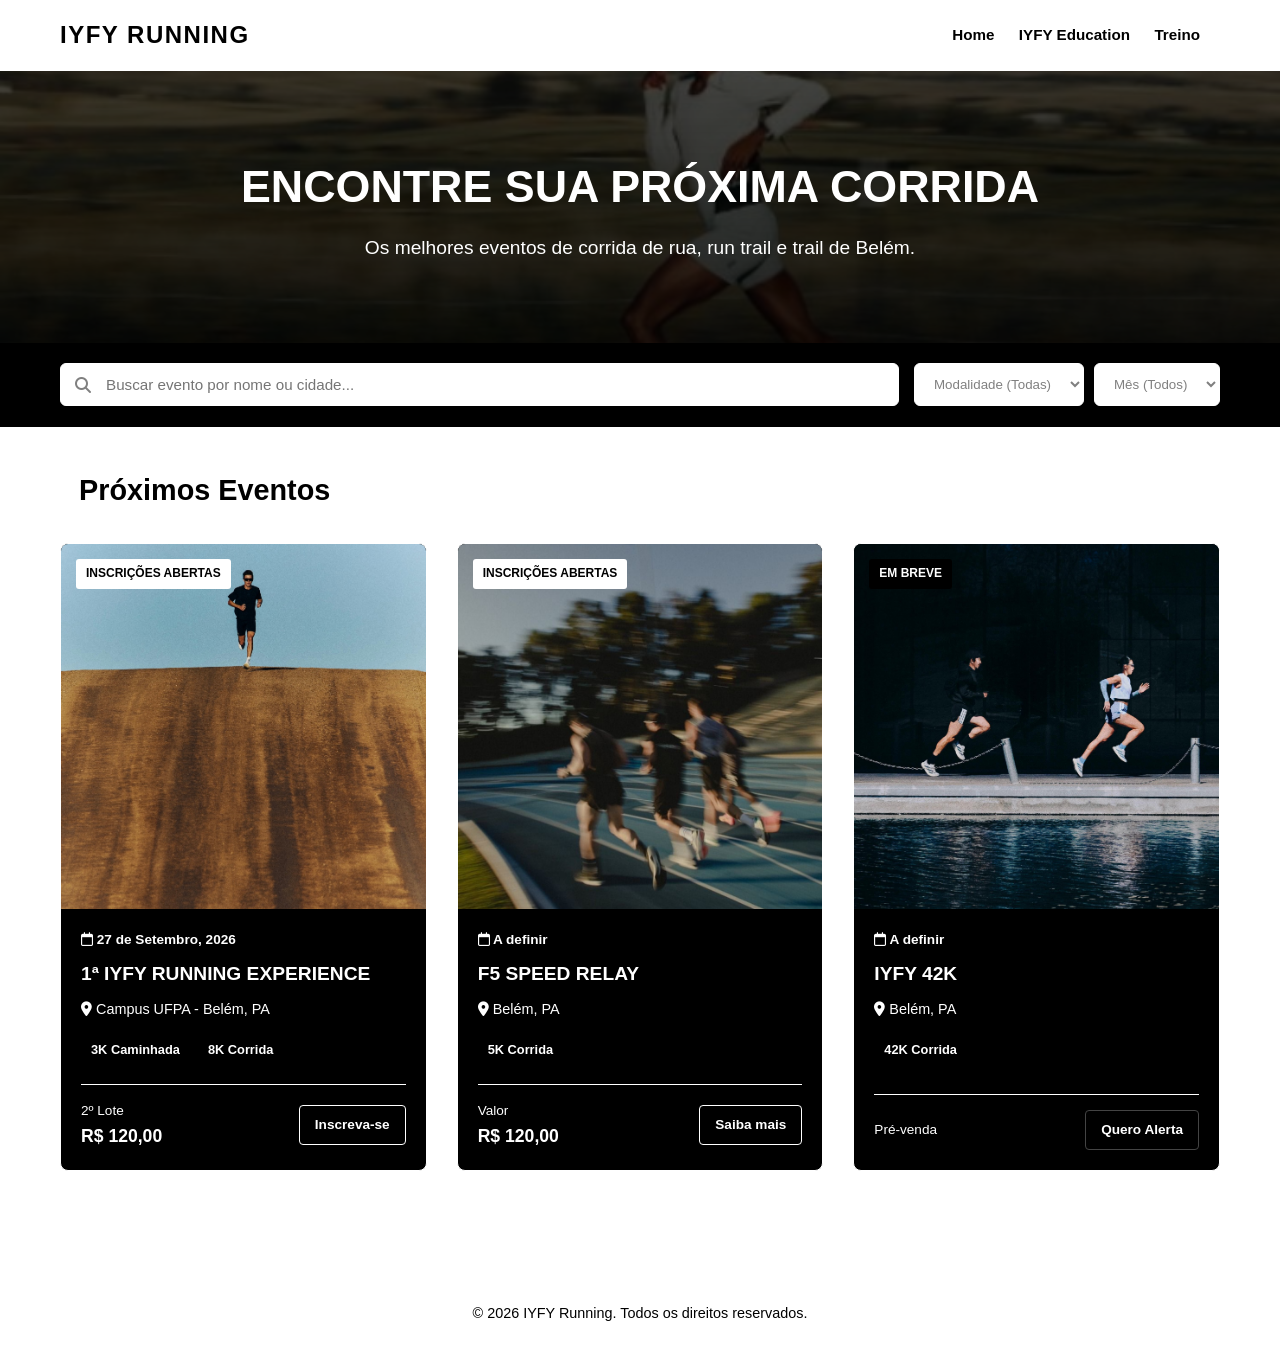
==== runnings.html @ 67646e8b "Add files via upload" ====
<!DOCTYPE html>
<html lang="pt-BR">
<head>
    <meta charset="UTF-8">
    <meta name="viewport" content="width=device-width, initial-scale=1.0">
    <title>Eventos</title>
    <link rel="stylesheet" href="style2.css">
    <!-- Ícones rápidos via FontAwesome -->
    <link rel="stylesheet" href="https://cdnjs.cloudflare.com/ajax/libs/font-awesome/6.4.0/css/all.min.css">
</head>
<body>

    <!-- Header / Navbar -->
    <header class="navbar">
        <div class="container header-container">
            <div class="logo">IYFY <span>RUNNING</span></div>
            <nav class="menu">
                <a href="index.html">Home</a>
                <a href="artigos.html">IYFY Education</a>
            <a href="academy.html">Treino</a>
            </nav>
           
        </div>
    </header>

    <!-- Hero Section -->
    <section class="hero">
        <div class="container hero-content">
            <h1>Encontre sua próxima corrida</h1>
            <p>Os melhores eventos de corrida de rua, run trail e trail de Belém.</p>
        </div>
    </section>

    <!-- Filtros e Busca -->
    <section class="filters-section">
        <div class="container filters-container">
            <div class="search-box">
                <i class="fa-solid fa-magnifying-glass"></i>
                <input type="text" placeholder="Buscar evento por nome ou cidade...">
            </div>
            <div class="filter-options">
                <select name="modalidade" id="modalidade">
                    <option value="">Modalidade (Todas)</option>
                    <option value="rua">Corrida de Rua</option>
                    <option value="runtrail">Run Trail</option>
                    <option value="runtrail">Trail</option>
                </select>
                <select name="data" id="data">
                    <option value="">Mês (Todos)</option>
                    <option value="10">Agosto</option>
                    <option value="11">Setembro</option>
                    <option value="12">Outubro</option>
                    <option value="12">Novembro</option>
                    <option value="13">Dezembro</option>
                </select>
            </div>
        </div>
    </section>

    <!-- Grid de Eventos -->
    <main class="container main-content">
        <h2 class="section-title">Próximos Eventos</h2>

        <div class="events-grid">
        <div class="event-card" data-modalidade="trail" data-mes="12">
                <div class="card-image" style="background-image: url('iyfy3.jpeg');">
                    <span class="badge badge-inscricoes">Inscrições Abertas</span>
                </div>
                <div class="card-body">
                    <span class="event-date"><i class="fa-regular fa-calendar"></i> 27 de Setembro, 2026</span>
                    <h3 class="event-title">1ª IYFY RUNNING EXPERIENCE</h3>
                    <p class="event-details"><i class="fa-solid fa-location-dot"></i> Campus UFPA - Belém, PA</p>
                    <div class="event-distances">
                        <span>3K Caminhada</span>
                        <span>8K Corrida</span>
                    </div>
                    <div class="card-footer">
                        <span class="price">2º Lote<strong>R$ 120,00</strong></span>
                        <a href="https://www.sympla.com.br/evento/1-iyfy-running-experience/3507431?share_id=copiarlink&utm_source=ig&utm_medium=social&utm_content=link_in_bio&fbclid=PAcGRvZgJleHRuA2FlbQIxMQBzcnRjBmFwcF9pZA85MzY2MTk3NDMzOTI0NTkAAadBJM8LAWYRQoYq0NOW2m5oVkU9OwIdKMRk-schTsI-Fc5j2y_9KSXYNYkMbA_aem_9xaZ0j1bB7RlHDeNgKWBAQ&utm_id=97760_v0_s00_e0_tv3&referrer=l.instagram.com&referrer=l.instagram.com" class="btn-card">Inscreva-se</a>
                    </div>
                </div>
            </div>

            <div class="event-card" data-modalidade="trail" data-mes="12">
                <div class="card-image" style="background-image: url('f5.jpeg');">
                    <span class="badge badge-inscricoes">Inscrições Abertas</span>
                </div>
                <div class="card-body">
                    <span class="event-date"><i class="fa-regular fa-calendar"></i> A definir</span>
                    <h3 class="event-title">F5 SPEED RELAY</h3>
                    <p class="event-details"><i class="fa-solid fa-location-dot"></i> Belém, PA</p>
                    <div class="event-distances">
                        <span>5K Corrida</span>
                    </div>
                    <div class="card-footer">
                        <span class="price">Valor<strong>R$ 120,00</strong></span>
                        <a href="#" class="btn-card">Saiba mais</a>
                    </div>
                </div>
            </div>

    
            <div class="event-card" data-modalidade="rua" data-mes="11">
                <div class="card-image" style="background-image: url('42k.jpeg');">
                    <span class="badge badge-breve">Em Breve</span>
                </div>
                <div class="card-body">
                    <span class="event-date"><i class="fa-regular fa-calendar"></i> A definir</span>
                    <h3 class="event-title">IYFY 42K</h3>
                    <p class="event-details"><i class="fa-solid fa-location-dot"></i> Belém, PA</p>
                    <div class="event-distances">
                        <span>42K Corrida</span>
                    </div>
                    <div class="card-footer">
                        <span class="price">Pré-venda</span>
                        <a href="#" class="btn-card disabled">Quero Alerta</a>
                    </div>
                </div>
            </div>
        </div>
    </main>

    <!-- Footer simples -->
    <footer>
        <p>&copy; 2026 IYFY Running. Todos os direitos reservados.</p>
    </footer>

    <!-- Arquivo JavaScript linkado no final para garantir o carregamento do DOM -->
    <script src="app.js"></script>
</body>
</html>
---- style2.css ----
/* Variáveis de estilo para facilitar manutenção */
:root {
    --bg-primary: #ffffff;
    --bg-secondary: black;
    --text-color: black;
    --text-muted: white;
    --accent-color: #ffffff; /* Tom verde/amarelo neon esportivo */
    --card-bg: black;
    --border-color: white;
    --font-family: 'Segoe UI', Tahoma, Geneva, Verdana, sans-serif;
}

* {
    margin: 0;
    padding: 0;
    box-sizing: border-box;
}

body {
    background-color: white;
    color: var(--text-color);
    font-family: var(--font-family);
    line-height: 1.6;
}

.container {
    max-width: 1200px;
    margin: 0 auto;
    padding: 0 20px;
}

/* Header / Navbar */
.navbar {
    background-color: white;
    border-bottom: 1px solid var(--border-color);
    position: sticky;
    top: 0;
    z-index: 100;
}

.header-container {
    display: flex;
    justify-content: space-between;
    align-items: center;
    height: 70px;
}

.logo {
    font-size: 1.5rem;
    font-weight: 800;
    letter-spacing: 1.5px;
    color: black;
}

.logo span {
    color: black;
}

.menu a {
    color: black;
    text-decoration: none;
    margin-right: 20px;
    font-weight: 600;
    font-size: 0.95rem;
    transition: color 0.3s;
}

.menu a:hover, .menu a.active {
    color: black;
}

.btn-primary {
    background-color: black;
    color: white;
    border: none;
    padding: 10px 20px;
    font-weight: bold;
    cursor: pointer;
    border-radius: 4px;
    transition: transform 0.2s, background-color 0.2s;
}

.btn-primary:hover {
    transform: translateY(-2px);
    background-color: black;
}

/* Hero Section */
.hero {
    background: linear-gradient(rgba(0,0,0,0.7), rgba(0,0,0,0.85)), url('womenrunning.jpg') center/cover;
    padding: 80px 0;
    text-align: center;
}

.hero h1 {
    font-size: 2.8rem;
    font-weight: 800;
    margin-bottom: 10px;
    text-transform: uppercase;
    color: white;
}

.hero p {
    color: white;
    font-size: 1.2rem;
}

/* Filtros */
.filters-section {
    background-color: black;
    padding: 20px 0;
    border-bottom: 1px solid black;
}

.filters-container {
    display: flex;
    justify-content: space-between;
    gap: 15px;
    flex-wrap: wrap;
}

.search-box {
    position: relative;
    flex: 1;
    min-width: 280px;
}

.search-box i {
    position: absolute;
    left: 15px;
    top: 50%;
    transform: translateY(-50%);
    color: gray;
}

.search-box input {
    width: 100%;
    padding: 12px 15px 12px 45px;
    background-color: white;
    border: 1px solid white;
    border-radius: 6px;
    color: black;
    font-size: 0.95rem;
}

.filter-options {
    display: flex;
    gap: 10px;
    color: green;
}

.filter-options select {
    padding: 12px 15px;
    background-color: white;
    border: 1px solid white;
    border-radius: 6px;
    color: gray;
    cursor: pointer;
}

/* Grid de Eventos */
.main-content {
    padding: 40px 20px;
}

.section-title {
    font-size: 1.8rem;
    margin-bottom: 30px;
    border-left: 4px solid var(--accent-color);
    padding-left: 15px;
}

.events-grid {
    display: grid;
    grid-template-columns: repeat(auto-fit, minmax(320px, 1fr));
    gap: 30px;
}

/* Card Individual */
.event-card {
    background-color: var(--card-bg);
    border-radius: 8px;
    overflow: hidden;
    border: 1px solid var(--border-color);
    transition: transform 0.3s, box-shadow 0.3s;
    display: flex;
    flex-direction: column;
}

.event-card:hover {
    transform: translateY(-5px);
    box-shadow: 0 10px 20px rgba(0,0,0,0.5);
    border-color: #444;
}

.card-image {
    width: 100%;
    aspect-ratio: 1 / 1; /* Força a área da imagem a ser um quadrado perfeito (1:1) */
    background-size: cover;
    background-position: center;
    position: relative;
}

.badge {
    position: absolute;
    top: 15px;
    left: 15px;
    padding: 5px 10px;
    font-size: 0.75rem;
    font-weight: bold;
    text-transform: uppercase;
    border-radius: 3px;
}

.badge-inscricoes {
    background-color: var(--accent-color);
    color: black;
}

.badge-breve {
    background-color: black;
    color: #fff;
}

.card-body {
    padding: 20px;
    display: flex;
    flex-direction: column;
    flex-grow: 1;
}

.event-date {
    font-size: 0.85rem;
    color: var(--accent-color);
    font-weight: 600;
    margin-bottom: 10px;
}

.event-title {
    font-size: 1.2rem;
    font-weight: 700;
    margin-bottom: 10px;
    line-height: 1.4;
    color: white;
}

.event-details {
    font-size: 0.9rem;
    color: white;
    margin-bottom: 15px;
}

.event-distances {
    display: flex;
    gap: 8px;
    margin-bottom: 20px;
    color: white;
}

.event-distances span {
    background-color: black;
    padding: 4px 10px;
    font-size: 0.8rem;
    border-radius: 12px;
    font-weight: 600;
}

.card-footer {
    margin-top: auto;
    display: flex;
    justify-content: space-between;
    align-items: center;
    border-top: 1px solid var(--border-color);
    padding-top: 15px;
}

.price {
    font-size: 0.85rem;
    color: var(--text-muted);
}

.price strong {
    display: block;
    font-size: 1.1rem;
    color: #fff;
}

.btn-card {
    background-color: transparent;
    color: var(--accent-color);
    border: 1px solid var(--accent-color);
    padding: 8px 15px;
    text-decoration: none;
    font-weight: bold;
    font-size: 0.85rem;
    border-radius: 4px;
    transition: background-color 0.2s, color 0.2s;
}

.btn-card:hover {
    background-color: var(--accent-color);
    color: black;
}

.btn-card.disabled {
    border-color: #444;
    color: var(--text-muted);
    cursor: not-allowed;
}

.btn-card.disabled:hover {
    background-color: transparent;
    color: var(--text-muted);
}

/* Footer */
footer {
    text-align: center;
    padding: 40px 0;
    border-top: 1px solid white;
    margin-top: 50px;
    font-size: 0.9rem;
    color: black;
}

/* Classe utilitária para esconder os cards de forma limpa no grid */
.event-card.hidden {
    display: none !important;
}

/* Animação suave ao revelar os cards filtrados */
.fade-in {
    animation: fadeInSmooth 0.4s ease forwards;
}

@keyframes fadeInSmooth {
    from {
        opacity: 0;
        transform: translateY(10px);
    }
    to {
        opacity: 1;
        transform: translateY(0);
    }
}

/* ==========================================
   MEDIA QUERIES (RESPONSIVIDADE)
   ========================================== */

/* --- TABLETS E TELAS MÉDIAS (Até 768px) --- */
@media (max-width: 768px) {
    /* Ajustes do Banner Hero */
    .hero {
        padding: 60px 20px;
    }

    .hero h1 {
        font-size: 2.2rem;
    }

    .hero p {
        font-size: 1.1rem;
    }

    /* Alinhamento dos Filtros */
    .filters-container {
        flex-direction: column;
        gap: 12px;
    }

    .search-box {
        width: 100%;
        min-width: unset;
    }

    .filter-options {
        width: 100%;
    }

    .filter-options select {
        flex: 1; /* Faz os selects dividirem o espaço igualmente */
    }
}

/* --- CELULARES (Até 576px) --- */
@media (max-width: 576px) {
    /* Ajustes na Navbar */
    .header-container {
        flex-direction: column;
        height: auto;
        padding: 15px 0;
        gap: 15px;
    }

    .menu {
        display: flex;
        justify-content: center;
        flex-wrap: wrap;
        gap: 10px;
    }

    .menu a {
        margin-right: 0; /* Remove a margem antiga para usar o gap */
        font-size: 0.85rem;
    }

    .btn-primary {
        width: 100%; /* Botão de destaque vira largura total no mobile */
        text-align: center;
    }

    /* Redução de títulos para telas pequenas */
    .hero h1 {
        font-size: 1.8rem;
    }

    .section-title {
        font-size: 1.5rem;
    }

    /* Ajuste fino no Grid de Eventos para celulares bem pequenos */
    .events-grid {
        grid-template-columns: 1fr; /* Força uma coluna única */
        gap: 20px;
    }
    
    /* Evita que botões de filtros quebrem no mobile */
    .filter-options {
        flex-direction: column;
    }
}
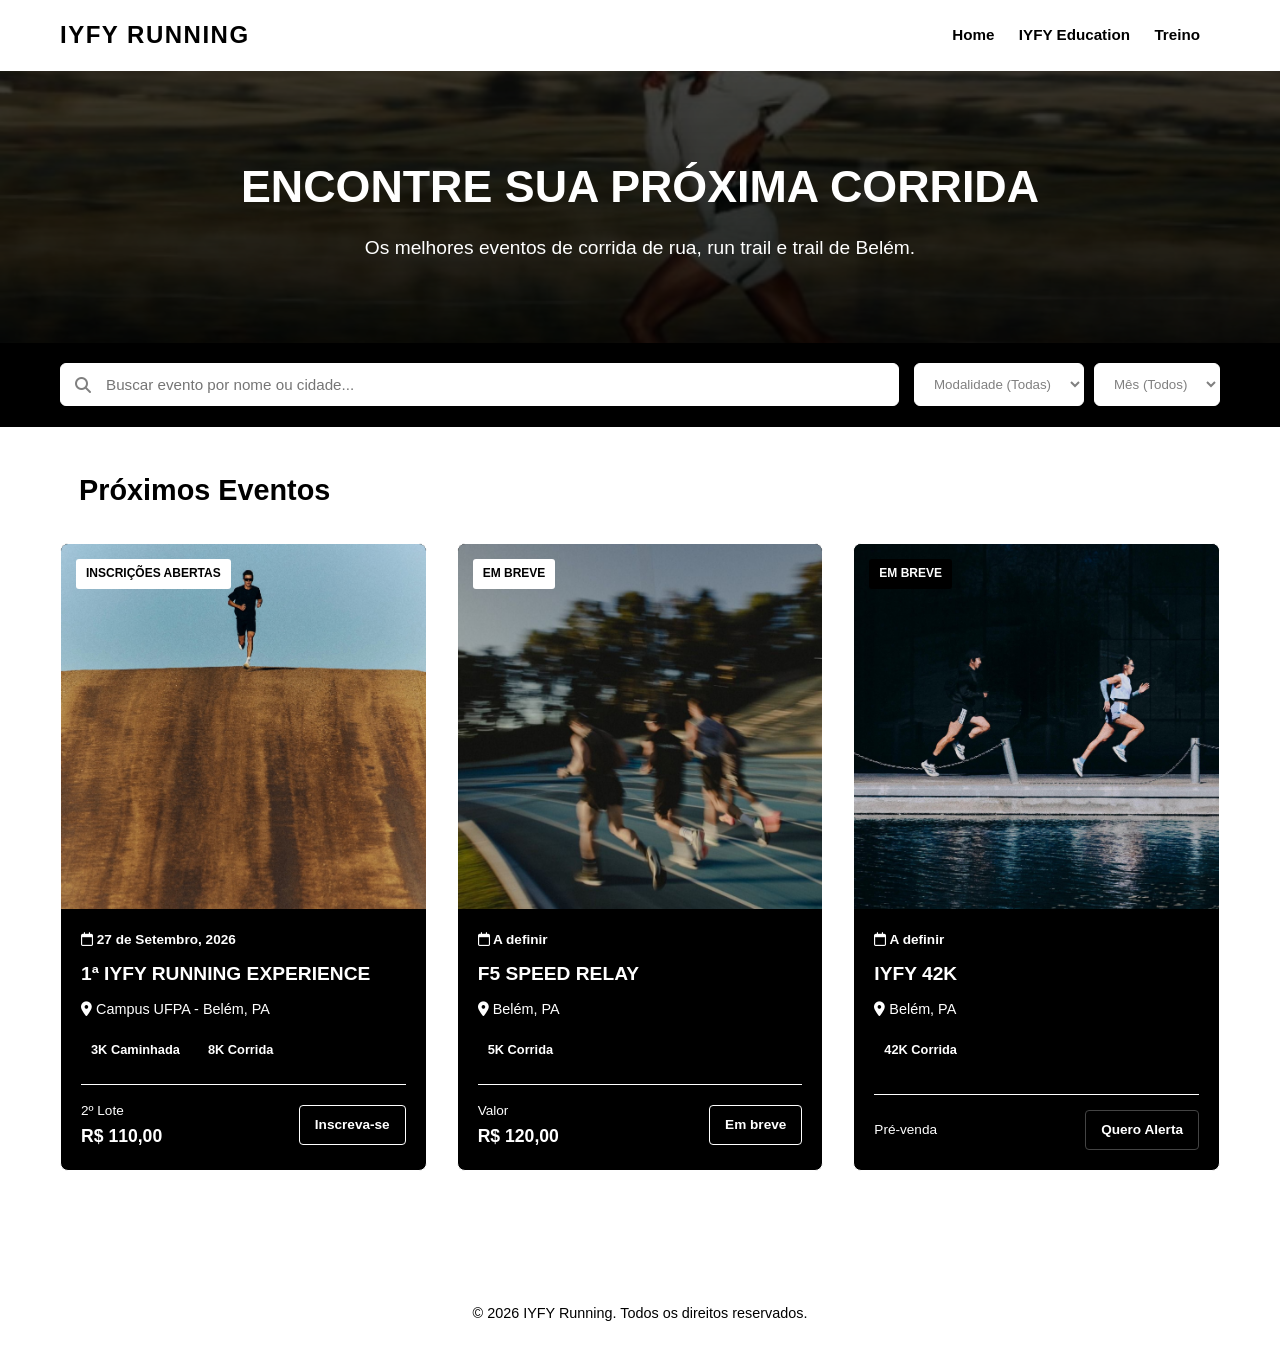
==== commit d0ce2022: "Update runnings.html" ====
--- a/runnings.html
+++ b/runnings.html
@@ -75,7 +75,7 @@
                         <span>8K Corrida</span>
                     </div>
                     <div class="card-footer">
-                        <span class="price">2º Lote<strong>R$ 120,00</strong></span>
+                        <span class="price">2º Lote<strong>R$ 110,00</strong></span>
                         <a href="https://www.sympla.com.br/evento/1-iyfy-running-experience/3507431?share_id=copiarlink&utm_source=ig&utm_medium=social&utm_content=link_in_bio&fbclid=PAcGRvZgJleHRuA2FlbQIxMQBzcnRjBmFwcF9pZA85MzY2MTk3NDMzOTI0NTkAAadBJM8LAWYRQoYq0NOW2m5oVkU9OwIdKMRk-schTsI-Fc5j2y_9KSXYNYkMbA_aem_9xaZ0j1bB7RlHDeNgKWBAQ&utm_id=97760_v0_s00_e0_tv3&referrer=l.instagram.com&referrer=l.instagram.com" class="btn-card">Inscreva-se</a>
                     </div>
                 </div>
@@ -83,7 +83,7 @@
 
             <div class="event-card" data-modalidade="trail" data-mes="12">
                 <div class="card-image" style="background-image: url('f5.jpeg');">
-                    <span class="badge badge-inscricoes">Inscrições Abertas</span>
+                    <span class="badge badge-inscricoes">Em breve</span>
                 </div>
                 <div class="card-body">
                     <span class="event-date"><i class="fa-regular fa-calendar"></i> A definir</span>
@@ -94,7 +94,7 @@
                     </div>
                     <div class="card-footer">
                         <span class="price">Valor<strong>R$ 120,00</strong></span>
-                        <a href="#" class="btn-card">Saiba mais</a>
+                        <a href="#" class="btn-card">Em breve</a>
                     </div>
                 </div>
             </div>
@@ -128,4 +128,4 @@
     <!-- Arquivo JavaScript linkado no final para garantir o carregamento do DOM -->
     <script src="app.js"></script>
 </body>
-</html>+</html>
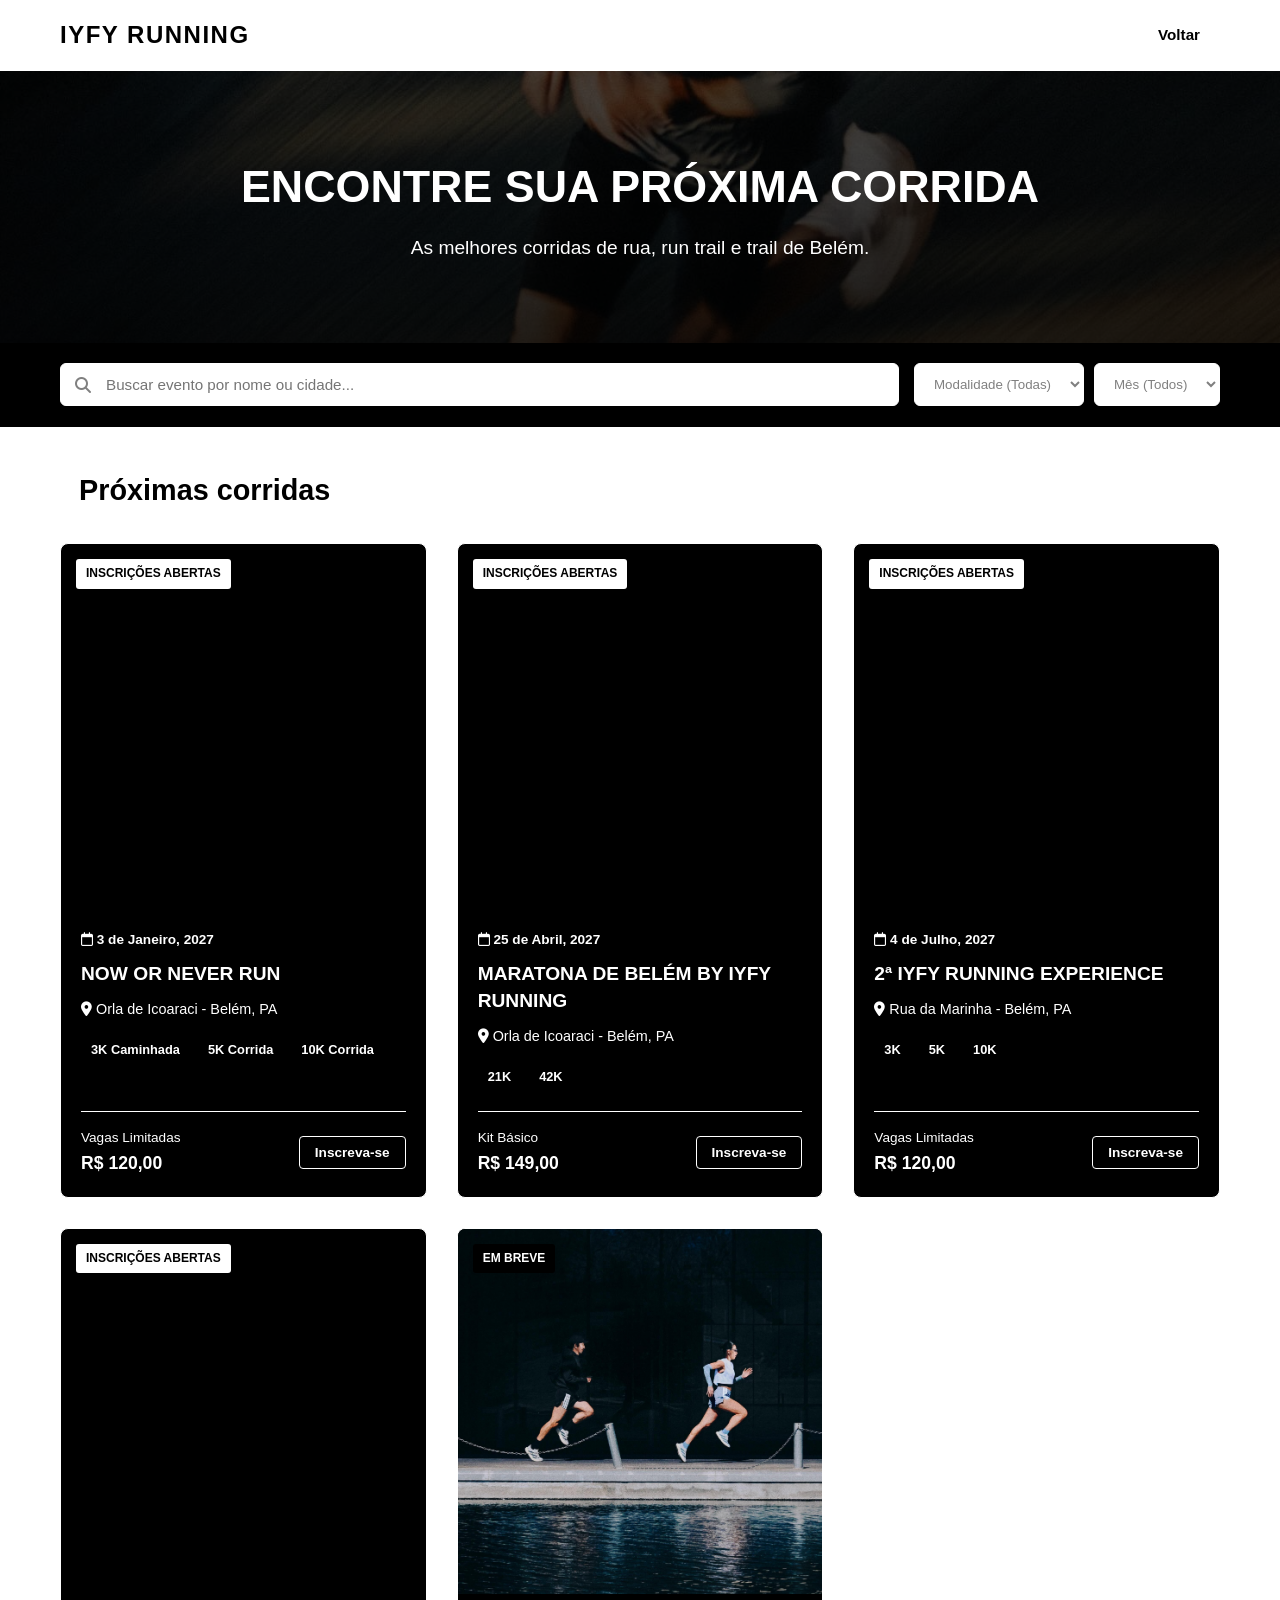
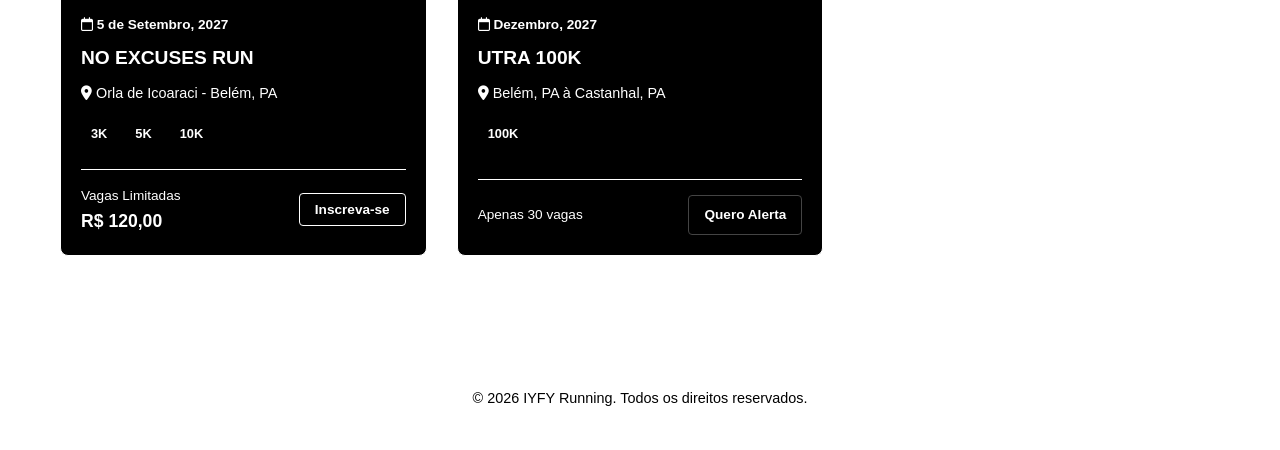
==== commit 2891e0f4: "Update runnings.html" ====
--- a/runnings.html
+++ b/runnings.html
@@ -3,10 +3,74 @@
 <head>
     <meta charset="UTF-8">
     <meta name="viewport" content="width=device-width, initial-scale=1.0">
-    <title>Eventos</title>
+    <title>Calendário da IYFY Running 2027</title>
     <link rel="stylesheet" href="style2.css">
     <!-- Ícones rápidos via FontAwesome -->
     <link rel="stylesheet" href="https://cdnjs.cloudflare.com/ajax/libs/font-awesome/6.4.0/css/all.min.css">
+    <style>
+        /* Estilos rápidos para o Modal de Inscrição */
+        .modal-overlay {
+            display: none;
+            position: fixed;
+            top: 0; left: 0; width: 100%; height: 100%;
+            background: rgba(0,0,0,0.7);
+            z-index: 1000;
+            justify-content: center;
+            align-items: center;
+            padding: 20px;
+        }
+        .modal-content {
+            background: #fff;
+            padding: 30px;
+            border-radius: 10px;
+            width: 100%;
+            max-width: 600px;
+            max-height: 90vh;
+            overflow-y: auto;
+            position: relative;
+        }
+        .modal-close {
+            position: absolute;
+            top: 15px; right: 20px;
+            font-size: 24px;
+            cursor: pointer;
+            color: #333;
+        }
+        .form-group {
+            margin-bottom: 15px;
+        }
+        .form-group label {
+            display: block;
+            margin-bottom: 5px;
+            font-weight: bold;
+            color: #333;
+        }
+        .form-group input, .form-group select, .form-group textarea {
+            width: 100%;
+            padding: 10px;
+            border: 1px solid #ccc;
+            border-radius: 5px;
+            font-size: 14px;
+        }
+        .btn-enviar-zap {
+            background: #25d366;
+            color: white;
+            border: none;
+            padding: 12px 20px;
+            width: 100%;
+            font-size: 16px;
+            font-weight: bold;
+            border-radius: 5px;
+            cursor: pointer;
+            display: flex;
+            align-items: center;
+            justify-content: center;
+            gap: 10px;
+        }
+        .btn-enviar-zap:hover {
+            background: #1ebd59;
+        }
+    </style>
 </head>
 <body>
 
@@ -15,11 +79,8 @@
         <div class="container header-container">
             <div class="logo">IYFY <span>RUNNING</span></div>
             <nav class="menu">
-                <a href="index.html">Home</a>
-                <a href="artigos.html">IYFY Education</a>
-            <a href="academy.html">Treino</a>
+                <a href="">Voltar</a>
             </nav>
-           
         </div>
     </header>
 
@@ -27,7 +88,7 @@
     <section class="hero">
         <div class="container hero-content">
             <h1>Encontre sua próxima corrida</h1>
-            <p>Os melhores eventos de corrida de rua, run trail e trail de Belém.</p>
+            <p>As melhores corridas de rua, run trail e trail de Belém.</p>
         </div>
     </section>
 
@@ -43,15 +104,22 @@
                     <option value="">Modalidade (Todas)</option>
                     <option value="rua">Corrida de Rua</option>
                     <option value="runtrail">Run Trail</option>
-                    <option value="runtrail">Trail</option>
+                    <option value="trail">Trail</option>
                 </select>
                 <select name="data" id="data">
                     <option value="">Mês (Todos)</option>
-                    <option value="10">Agosto</option>
-                    <option value="11">Setembro</option>
-                    <option value="12">Outubro</option>
-                    <option value="12">Novembro</option>
-                    <option value="13">Dezembro</option>
+                    <option value="10">Janeiro</option>
+                    <option value="11">Fevereiro</option>
+                    <option value="12">Março</option>
+                    <option value="12">Abril</option>
+                    <option value="13">Maio</option>
+                    <option value="14">Junho</option>
+                    <option value="15">Julho</option>
+                    <option value="16">Agosto</option>
+                    <option value="17">Setembro</option>
+                    <option value="18">Outubro</option>
+                    <option value="19">Novembro</option>
+                    <option value="20">Dezembro</option>
                 </select>
             </div>
         </div>
@@ -59,73 +127,273 @@
 
     <!-- Grid de Eventos -->
     <main class="container main-content">
-        <h2 class="section-title">Próximos Eventos</h2>
+        <h2 class="section-title">Próximas corridas</h2>
 
         <div class="events-grid">
-        <div class="event-card" data-modalidade="trail" data-mes="12">
-                <div class="card-image" style="background-image: url('iyfy3.jpeg');">
+            <div class="event-card" data-modalidade="trail" data-mes="12">
+                <div class="card-image" style="background-image: url('nn-banner.jpeg');">
                     <span class="badge badge-inscricoes">Inscrições Abertas</span>
                 </div>
                 <div class="card-body">
-                    <span class="event-date"><i class="fa-regular fa-calendar"></i> 27 de Setembro, 2026</span>
-                    <h3 class="event-title">1ª IYFY RUNNING EXPERIENCE</h3>
-                    <p class="event-details"><i class="fa-solid fa-location-dot"></i> Campus UFPA - Belém, PA</p>
+                    <span class="event-date"><i class="fa-regular fa-calendar"></i> 3 de Janeiro, 2027</span>
+                    <h3 class="event-title">NOW OR NEVER RUN</h3>
+                    <p class="event-details"><i class="fa-solid fa-location-dot"></i> Orla de Icoaraci - Belém, PA</p>
                     <div class="event-distances">
                         <span>3K Caminhada</span>
-                        <span>8K Corrida</span>
-                    </div>
-                    <div class="card-footer">
-                        <span class="price">2º Lote<strong>R$ 110,00</strong></span>
-                        <a href="https://www.sympla.com.br/evento/1-iyfy-running-experience/3507431?share_id=copiarlink&utm_source=ig&utm_medium=social&utm_content=link_in_bio&fbclid=PAcGRvZgJleHRuA2FlbQIxMQBzcnRjBmFwcF9pZA85MzY2MTk3NDMzOTI0NTkAAadBJM8LAWYRQoYq0NOW2m5oVkU9OwIdKMRk-schTsI-Fc5j2y_9KSXYNYkMbA_aem_9xaZ0j1bB7RlHDeNgKWBAQ&utm_id=97760_v0_s00_e0_tv3&referrer=l.instagram.com&referrer=l.instagram.com" class="btn-card">Inscreva-se</a>
+                        <span>5K Corrida</span>
+                        <span>10K Corrida</span>
+                    </div>
+                    <div class="card-footer">
+                        <span class="price">Vagas Limitadas<strong>R$ 120,00</strong></span>
+                        <button class="btn-card btn-inscrever" data-evento="NOW OR NEVER RUN" data-distancias="3K Caminhada, 5K Corrida, 10K Corrida" data-preco="120,00">Inscreva-se</button>
                     </div>
                 </div>
             </div>
 
             <div class="event-card" data-modalidade="trail" data-mes="12">
-                <div class="card-image" style="background-image: url('f5.jpeg');">
-                    <span class="badge badge-inscricoes">Em breve</span>
-                </div>
-                <div class="card-body">
-                    <span class="event-date"><i class="fa-regular fa-calendar"></i> A definir</span>
-                    <h3 class="event-title">F5 SPEED RELAY</h3>
-                    <p class="event-details"><i class="fa-solid fa-location-dot"></i> Belém, PA</p>
-                    <div class="event-distances">
-                        <span>5K Corrida</span>
-                    </div>
-                    <div class="card-footer">
-                        <span class="price">Valor<strong>R$ 120,00</strong></span>
-                        <a href="#" class="btn-card">Em breve</a>
-                    </div>
-                </div>
-            </div>
-
-    
+                <div class="card-image" style="background-image: url('maratona-banner.jpeg');">
+                    <span class="badge badge-inscricoes">Inscrições Abertas</span>
+                </div>
+                <div class="card-body">
+                    <span class="event-date"><i class="fa-regular fa-calendar"></i> 25 de Abril, 2027</span>
+                    <h3 class="event-title">MARATONA DE BELÉM BY IYFY RUNNING</h3>
+                    <p class="event-details"><i class="fa-solid fa-location-dot"></i> Orla de Icoaraci - Belém, PA</p>
+                    <div class="event-distances">
+                        <span>21K</span>
+                        <span>42K</span>
+                    </div>
+                    <div class="card-footer">
+                        <span class="price">Kit Básico<strong>R$ 149,00</strong></span>
+                        <button class="btn-card btn-inscrever" data-evento="MARATONA DE BELÉM BY IYFY RUNNING" data-distancias="21K, 42K" data-preco="149,00">Inscreva-se</button>
+                    </div>
+                </div>
+            </div>
+
+            <div class="event-card" data-modalidade="trail" data-mes="12">
+                <div class="card-image" style="background-image: url('ire-banner.jpeg');">
+                    <span class="badge badge-inscricoes">Inscrições Abertas</span>
+                </div>
+                <div class="card-body">
+                    <span class="event-date"><i class="fa-regular fa-calendar"></i> 4 de Julho, 2027</span>
+                    <h3 class="event-title">2ª IYFY RUNNING EXPERIENCE</h3>
+                    <p class="event-details"><i class="fa-solid fa-location-dot"></i> Rua da Marinha - Belém, PA</p>
+                    <div class="event-distances">
+                        <span>3K</span>
+                        <span>5K</span>
+                        <span>10K</span>
+                    </div>
+                    <div class="card-footer">
+                        <span class="price">Vagas Limitadas<strong>R$ 120,00</strong></span>
+                        <button class="btn-card btn-inscrever" data-evento="2ª IYFY RUNNING EXPERIENCE" data-distancias="3K, 5K, 10K" data-preco="120,00">Inscreva-se</button>
+                    </div>
+                </div>
+            </div>
+
+            <div class="event-card" data-modalidade="trail" data-mes="12">
+                <div class="card-image" style="background-image: url('noexcuses-banner.jpeg');">
+                    <span class="badge badge-inscricoes">Inscrições Abertas</span>
+                </div>
+                <div class="card-body">
+                    <span class="event-date"><i class="fa-regular fa-calendar"></i> 5 de Setembro, 2027</span>
+                    <h3 class="event-title">NO EXCUSES RUN</h3>
+                    <p class="event-details"><i class="fa-solid fa-location-dot"></i> Orla de Icoaraci - Belém, PA</p>
+                    <div class="event-distances">
+                        <span>3K</span>
+                        <span>5K</span>
+                        <span>10K</span>
+                    </div>
+                    <div class="card-footer">
+                        <span class="price">Vagas Limitadas<strong>R$ 120,00</strong></span>
+                        <button class="btn-card btn-inscrever" data-evento="NO EXCUSES RUN" data-distancias="3K, 5K, 10K" data-preco="120,00">Inscreva-se</button>
+                    </div>
+                </div>
+            </div>
+
             <div class="event-card" data-modalidade="rua" data-mes="11">
                 <div class="card-image" style="background-image: url('42k.jpeg');">
                     <span class="badge badge-breve">Em Breve</span>
                 </div>
                 <div class="card-body">
-                    <span class="event-date"><i class="fa-regular fa-calendar"></i> A definir</span>
-                    <h3 class="event-title">IYFY 42K</h3>
-                    <p class="event-details"><i class="fa-solid fa-location-dot"></i> Belém, PA</p>
-                    <div class="event-distances">
-                        <span>42K Corrida</span>
-                    </div>
-                    <div class="card-footer">
-                        <span class="price">Pré-venda</span>
+                    <span class="event-date"><i class="fa-regular fa-calendar"></i> Dezembro, 2027</span>
+                    <h3 class="event-title">UTRA 100K</h3>
+                    <p class="event-details"><i class="fa-solid fa-location-dot"></i> Belém, PA à Castanhal, PA</p>
+                    <div class="event-distances">
+                        <span>100K</span>
+                    </div>
+                    <div class="card-footer">
+                        <span class="price">Apenas 30 vagas</span>
                         <a href="#" class="btn-card disabled">Quero Alerta</a>
                     </div>
                 </div>
             </div>
         </div>
     </main>
+
+    <!-- Modal de Inscrição / Formulário -->
+    <div class="modal-overlay" id="modalInscricao">
+        <div class="modal-content">
+            <span class="modal-close" id="fecharModal">&times;</span>
+            <h2 style="margin-bottom: 20px; color: #111;">Formulário de Inscrição</h2>
+            <form id="formInscricao">
+                <input type="hidden" id="eventoNome">
+
+                <div class="form-group">
+                    <label>Nome Completo</label>
+                    <input type="text" id="nome" required placeholder="Digite seu nome completo">
+                </div>
+
+                <div class="form-group">
+                    <label>E-mail</label>
+                    <input type="email" id="email" required placeholder="seu@email.com">
+                </div>
+
+                <div class="form-group">
+                    <label>WhatsApp</label>
+                    <input type="text" id="whatsapp" required placeholder="(91) 99999-9999">
+                </div>
+
+                <div class="form-group">
+                    <label>RG</label>
+                    <input type="text" id="rg" required placeholder="Número do RG">
+                </div>
+
+                <div class="form-group">
+                    <label>CPF</label>
+                    <input type="text" id="cpf" required placeholder="000.000.000-00">
+                </div>
+
+                <div class="form-group">
+                    <label>Qual percurso você irá participar?</label>
+                    <select id="modalidadeDistancia" required>
+                        <option value="">Selecione a distância...</option>
+                    </select>
+                </div>
+
+                <div class="form-group">
+                    <label>Qual o tamanho da camisa?</label>
+                    <select id="tamanhoCamisa" required>
+                        <option value="">Selecione o tamanho...</option>
+                        <option value="PP">PP</option>
+                        <option value="P">P</option>
+                        <option value="M">M</option>
+                        <option value="G">G</option>
+                        <option value="GG">GG</option>
+                        <option value="XGG">XGG</option>
+                    </select>
+                </div>
+
+                <div class="form-group">
+                    <label>Possui alguma restrição de saúde?</label>
+                    <textarea id="restricaoSaude" rows="2" placeholder="Informe se possui alergias, problemas cardíacos, etc. (ou digite 'Não')"></textarea>
+                </div>
+
+                <div class="form-group">
+                    <label>Tipo de Inscrição</label>
+                    <select id="tipoInscricao" required>
+                        <option value="avulsa" id="opcaoAvulsa">Somente nesta corrida</option>
+                        <option value="combo_normal">Combo 4 Corridas (R$ 509,00)</option>
+                        <option value="combo_desconto">Combo 4 Corridas com 50% de Desconto (R$ 254,50 - Válido para quem participar da 1ª IYFY Running Experience e 20 vagas para o público geral.)</option>
+                    </select>
+                </div>
+
+                <button type="submit" class="btn-enviar-zap">
+                    <i class="fa-brands fa-whatsapp" style="font-size: 20px;"></i> Finalizar Inscrição
+                </button>
+            </form>
+        </div>
+    </div>
 
     <!-- Footer simples -->
     <footer>
         <p>&copy; 2026 IYFY Running. Todos os direitos reservados.</p>
     </footer>
 
-    <!-- Arquivo JavaScript linkado no final para garantir o carregamento do DOM -->
+    <!-- Script para manipular o Modal e o envio para o WhatsApp -->
+    <script>
+        const modal = document.getElementById('modalInscricao');
+        const fecharModal = document.getElementById('fecharModal');
+        const botoesInscrever = document.querySelectorAll('.btn-inscrever');
+        const inputEventoNome = document.getElementById('eventoNome');
+        const selectDistancias = document.getElementById('modalidadeDistancia');
+        const formInscricao = document.getElementById('formInscricao');
+
+        // Abrir modal ao clicar em "Inscreva-se"
+        botoesInscrever.forEach(botao => {
+            botao.addEventListener('click', () => {
+                const nomeEvento = botao.getAttribute('data-evento');
+                const distancias = botao.getAttribute('data-distancias').split(',');
+                const precoEvento = botao.getAttribute('data-preco') || '120,00';
+
+                inputEventoNome.value = nomeEvento;
+                
+                // Atualiza o texto do valor da inscrição avulsa de acordo com o evento selecionado
+                const opcaoAvulsa = document.getElementById('opcaoAvulsa');
+                if (opcaoAvulsa) {
+                    opcaoAvulsa.textContent = `Somente nesta corrida (R$ ${precoEvento})`;
+                }
+
+                // Preencher select de distâncias
+                selectDistancias.innerHTML = '<option value="">Selecione a distância...</option>';
+                distancias.forEach(dist => {
+                    const option = document.createElement('option');
+                    option.value = dist.trim();
+                    option.textContent = dist.trim();
+                    selectDistancias.appendChild(option);
+                });
+
+                modal.style.display = 'flex';
+            });
+        });
+
+        // Fechar modal
+        fecharModal.addEventListener('click', () => {
+            modal.style.display = 'none';
+        });
+
+        window.addEventListener('click', (e) => {
+            if (e.target === modal) {
+                modal.style.display = 'none';
+            }
+        });
+
+        // Enviar para o WhatsApp
+        formInscricao.addEventListener('submit', (e) => {
+            e.preventDefault();
+
+            const evento = inputEventoNome.value;
+            const nome = document.getElementById('nome').value;
+            const email = document.getElementById('email').value;
+            const whatsapp = document.getElementById('whatsapp').value;
+            const rg = document.getElementById('rg').value;
+            const cpf = document.getElementById('cpf').value;
+            const modalidade = selectDistancias.value;
+            const camisa = document.getElementById('tamanhoCamisa').value;
+            const restricao = document.getElementById('restricaoSaude').value || 'Nenhuma';
+            
+            const tipoInscricaoSelect = document.getElementById('tipoInscricao');
+            const tipoInscricaoTexto = tipoInscricaoSelect.options[tipoInscricaoSelect.selectedIndex].text;
+
+            // Montar a mensagem formatada para o WhatsApp
+            const mensagem = `*NOVA INSCRIÇÃO - IYFY RUNNING*%0A%0A` +
+                             ` *Evento:* ${evento}%0A` +
+                             ` *Nome:* ${nome}%0A` +
+                             ` *E-mail:* ${email}%0A` +
+                             ` *WhatsApp:* ${whatsapp}%0A` +
+                             ` *RG:* ${rg} | *CPF:* ${cpf}%0A` +
+                             ` *Distância:* ${modalidade}%0A` +
+                             ` *Camisa:* ${camisa}%0A` +
+                             ` *Restrição de Saúde:* ${restricao}%0A` +
+                             ` *Plano:* ${tipoInscricaoTexto}%0A%0A` +
+                             `Olá! Preenchi meus dados no site e gostaria de finalizar o pagamento via PIX.`;
+
+            // Número do WhatsApp fornecido
+            const numeroWhatsApp = '5591989058986';
+
+            // Redirecionar para o WhatsApp
+            const urlWhatsApp = `https://api.whatsapp.com/send?phone=${numeroWhatsApp}&text=${mensagem}`;
+            window.open(urlWhatsApp, '_blank');
+        });
+    </script>
     <script src="app.js"></script>
 </body>
 </html>
--- a/style2.css
+++ b/style2.css
@@ -87,7 +87,7 @@
 
 /* Hero Section */
 .hero {
-    background: linear-gradient(rgba(0,0,0,0.7), rgba(0,0,0,0.85)), url('womenrunning.jpg') center/cover;
+    background: linear-gradient(rgba(0,0,0,0.7), rgba(0,0,0,0.85)), url('logocalendario.jpeg') center/cover;
     padding: 80px 0;
     text-align: center;
 }
@@ -429,4 +429,4 @@
     .filter-options {
         flex-direction: column;
     }
-}+}
